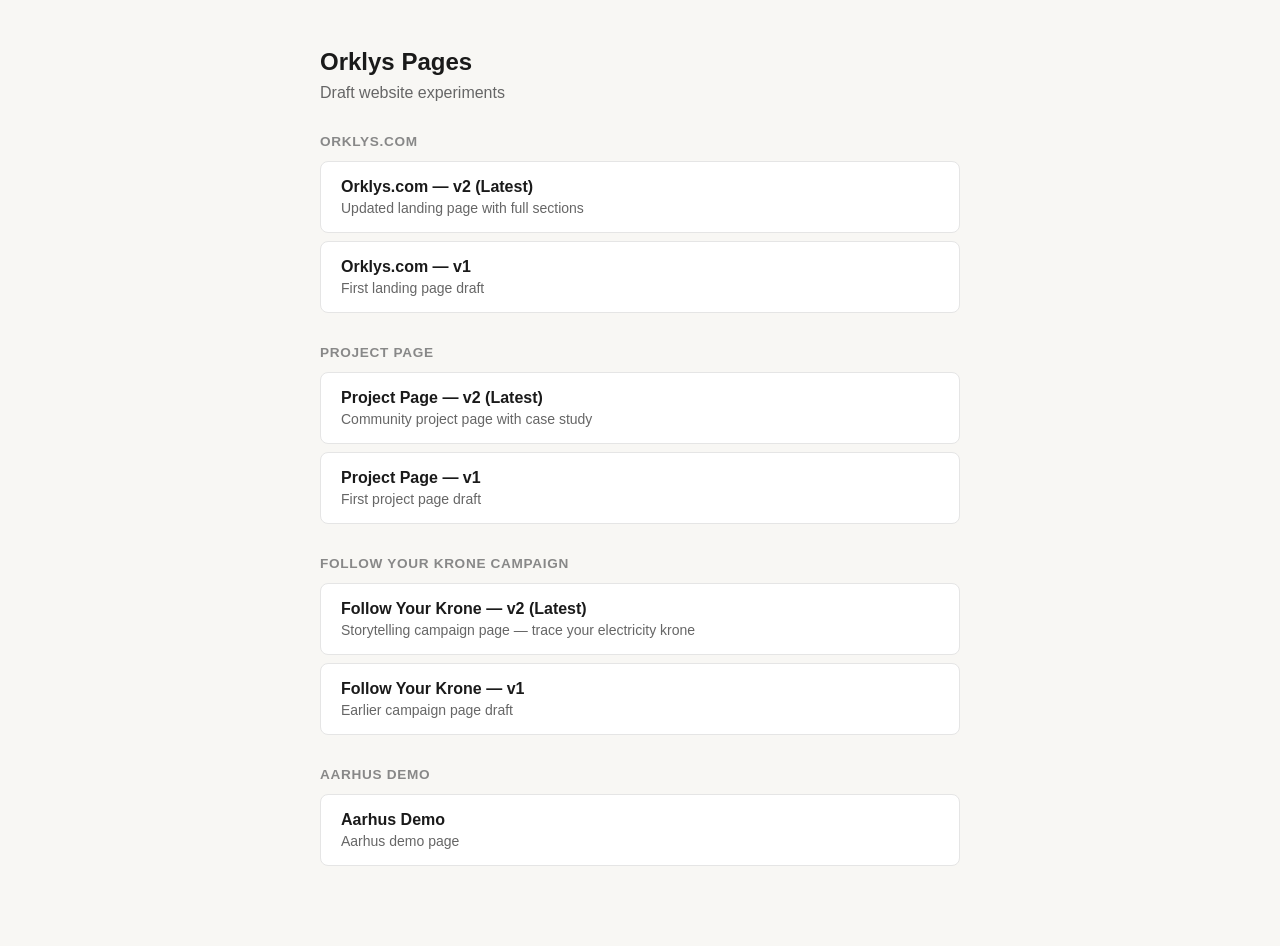
==== index.html @ 73a44c9a "added the Screwed angle as well for review" ====
<!DOCTYPE html>
<html lang="en">
  <head>
    <meta charset="UTF-8" />
    <meta name="viewport" content="width=device-width, initial-scale=1.0" />
    <title>Orklys — Pages</title>
    <style>
      * {
        margin: 0;
        padding: 0;
        box-sizing: border-box;
      }
      body {
        font-family: -apple-system, BlinkMacSystemFont, "Segoe UI", sans-serif;
        background: #f8f7f4;
        color: #1a1a1a;
        min-height: 100vh;
        padding: 3rem 1.5rem;
      }
      .container {
        max-width: 640px;
        margin: 0 auto;
      }
      h1 {
        font-size: 1.5rem;
        margin-bottom: 0.5rem;
      }
      p.subtitle {
        color: #666;
        margin-bottom: 2rem;
      }
      .section {
        margin-bottom: 2rem;
      }
      .section h2 {
        font-size: 0.85rem;
        text-transform: uppercase;
        letter-spacing: 0.05em;
        color: #888;
        margin-bottom: 0.75rem;
      }
      a.page-link {
        display: block;
        padding: 1rem 1.25rem;
        background: #fff;
        border-radius: 8px;
        text-decoration: none;
        color: #1a1a1a;
        margin-bottom: 0.5rem;
        border: 1px solid #e5e5e5;
        transition: border-color 0.15s;
      }
      a.page-link:hover {
        border-color: #2d5a3d;
      }
      a.page-link .name {
        font-weight: 600;
      }
      a.page-link .desc {
        font-size: 0.875rem;
        color: #666;
        margin-top: 0.25rem;
      }
    </style>
  </head>
  <body>
    <div class="container">
      <h1>Orklys Pages</h1>
      <p class="subtitle">Draft website experiments</p>

      <div class="section">
        <h2>Orklys.com</h2>
        <a class="page-link" href="pages/orklys-com-v2/">
          <div class="name">Orklys.com — v2 (Latest)</div>
          <div class="desc">Updated landing page with full sections</div>
        </a>
        <a class="page-link" href="pages/orklys-com-v1/">
          <div class="name">Orklys.com — v1</div>
          <div class="desc">First landing page draft</div>
        </a>
      </div>
      <div class="section">
        <h2>Project Page</h2>
        <a class="page-link" href="pages/project-page-v2/">
          <div class="name">Project Page — v2 (Latest)</div>
          <div class="desc">Community project page with case study</div>
        </a>
        <a class="page-link" href="pages/project-page-v1/">
          <div class="name">Project Page — v1</div>
          <div class="desc">First project page draft</div>
        </a>
      </div>
      <div class="section">
        <h2>Follow Your Krone Campaign</h2>
        <a class="page-link" href="pages/you-are-screwed-campaign-v2/">
          <div class="name">Follow Your Krone — v2 (Latest)</div>
          <div class="desc">Storytelling campaign page — trace your electricity krone</div>
        </a>
        <a class="page-link" href="pages/you-are-screwed-campaign-v1/">
          <div class="name">Follow Your Krone — v1</div>
          <div class="desc">Earlier campaign page draft</div>
        </a>
      </div>
      <div class="section">
        <h2>Aarhus Demo</h2>
        <a class="page-link" href="pages/aarhus-demo/">
          <div class="name">Aarhus Demo</div>
          <div class="desc">Aarhus demo page</div>
        </a>
      </div>
    </div>
  </body>
</html>
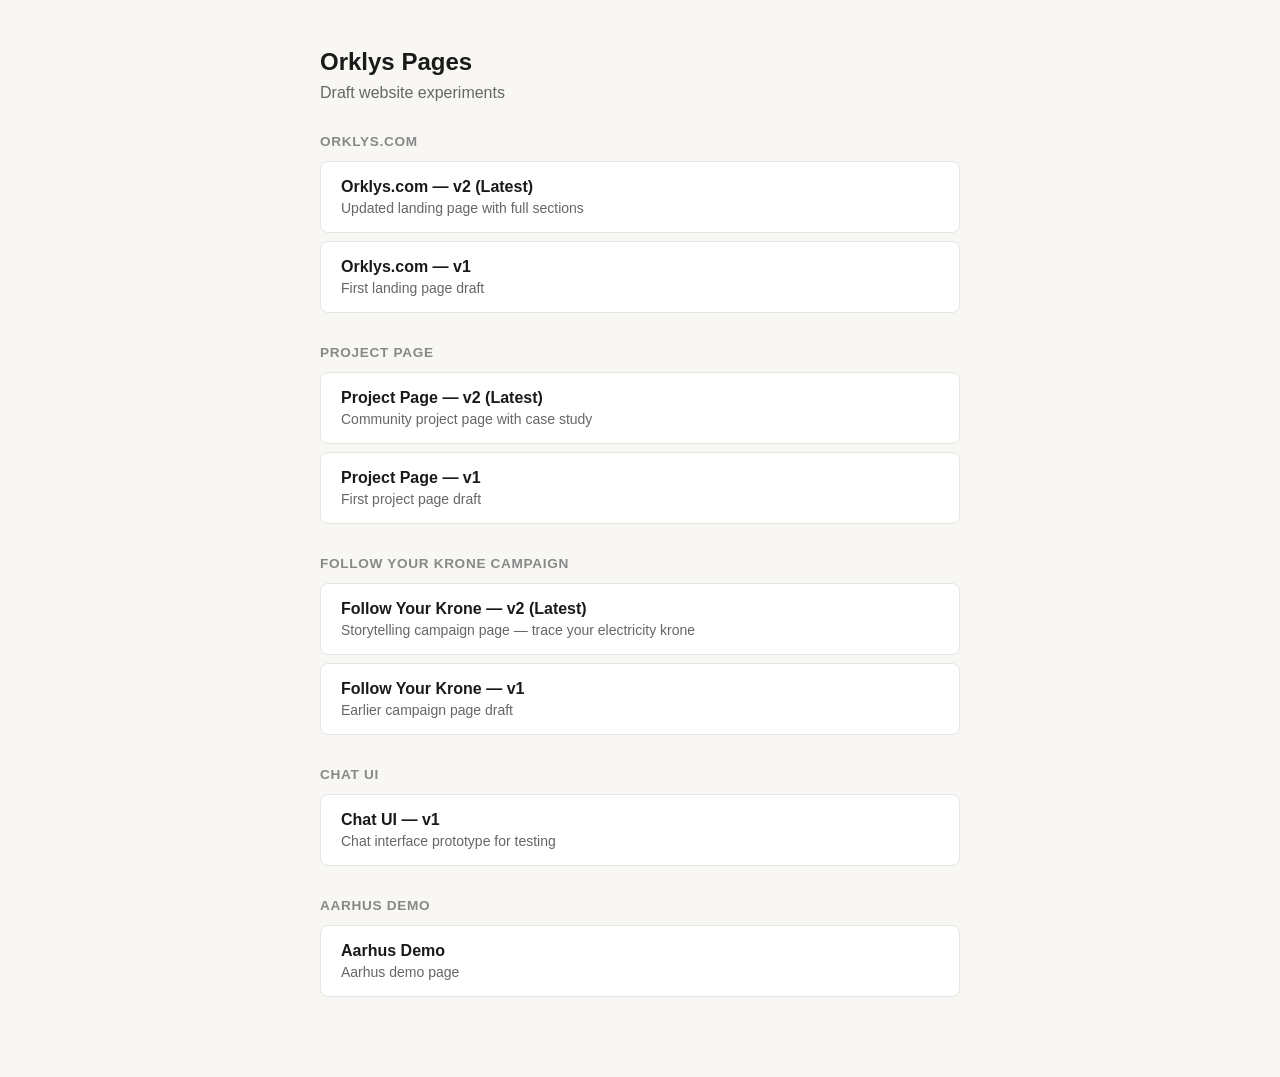
==== commit f7c3aca4: "Chat interface ready for feedback" ====
--- a/index.html
+++ b/index.html
@@ -102,6 +102,13 @@
         </a>
       </div>
       <div class="section">
+        <h2>Chat UI</h2>
+        <a class="page-link" href="pages/chat-ui-v1/">
+          <div class="name">Chat UI — v1</div>
+          <div class="desc">Chat interface prototype for testing</div>
+        </a>
+      </div>
+      <div class="section">
         <h2>Aarhus Demo</h2>
         <a class="page-link" href="pages/aarhus-demo/">
           <div class="name">Aarhus Demo</div>
